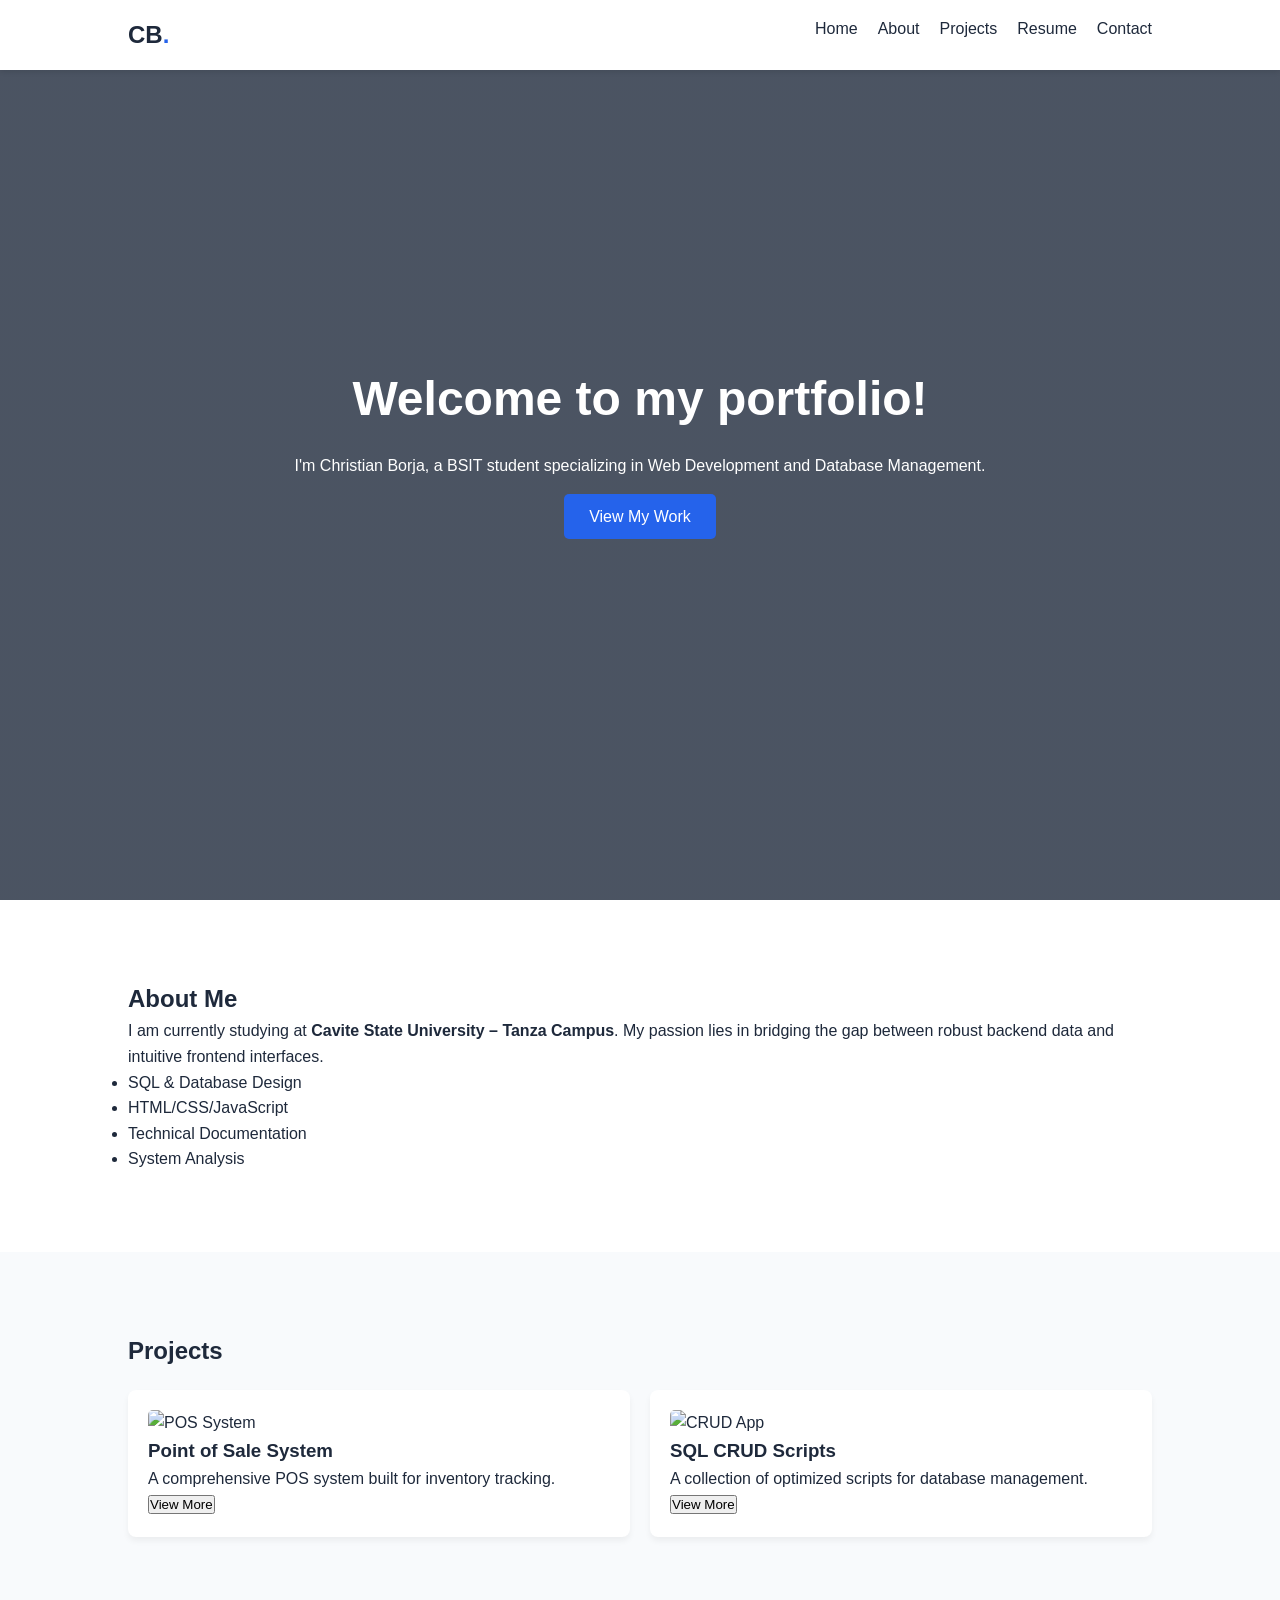
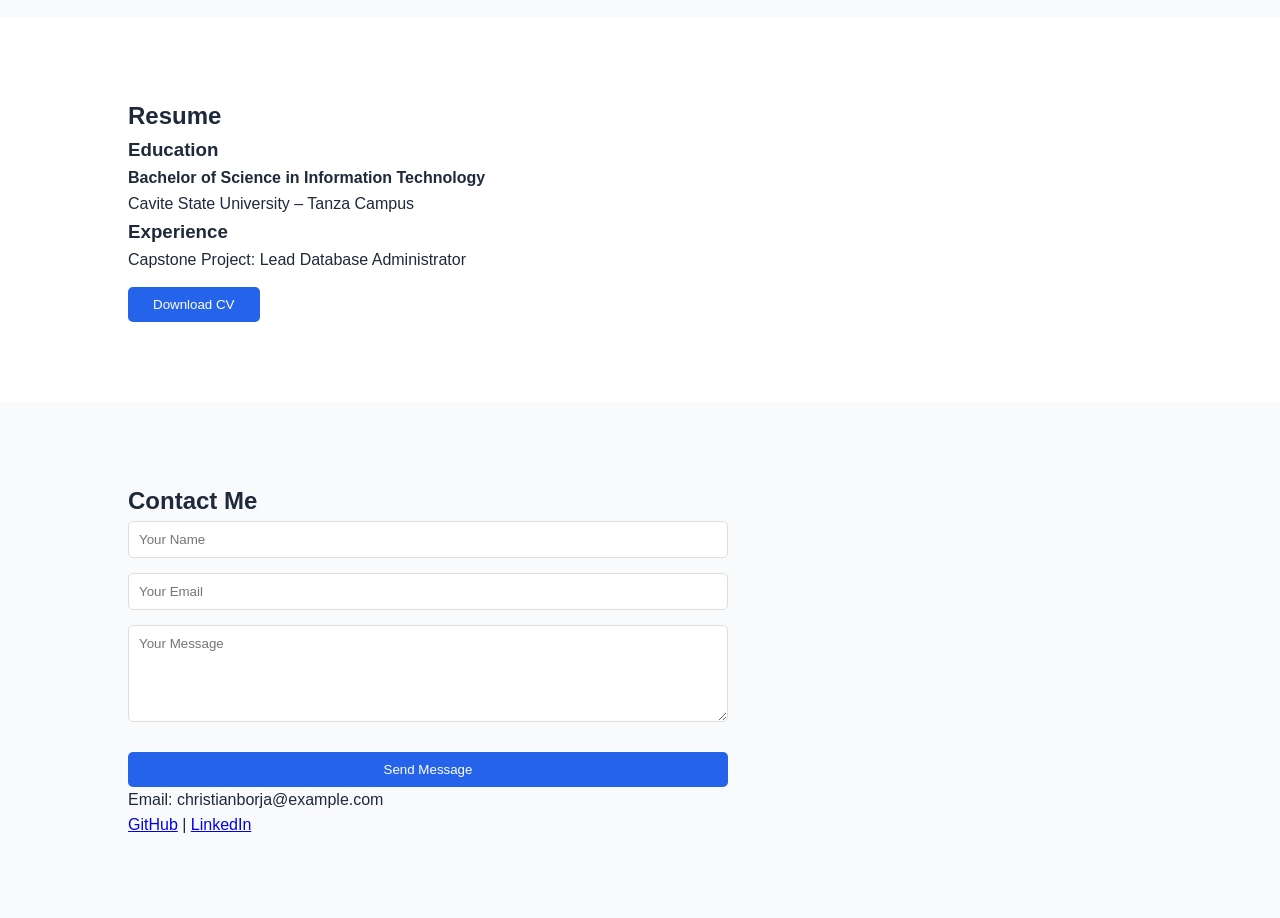
==== index.html @ adfb4a20 "first commit" ====
<!DOCTYPE html>
<html lang="en">
<head>
    <meta charset="UTF-8">
    <meta name="viewport" content="width=device-width, initial-scale=1.0">
    <title>Christian Borja | Portfolio</title>
    <link rel="stylesheet" href="style.css">
    <script defer src="script.js"></script>
</head>
<body>

    <nav class="navbar">
        <div class="logo">CB<span>.</span></div>
        <ul class="nav-links">
            <li><a href="#home">Home</a></li>
            <li><a href="#about">About</a></li>
            <li><a href="#projects">Projects</a></li>
            <li><a href="#resume">Resume</a></li>
            <li><a href="#contact">Contact</a></li>
        </ul>
    </nav>

    <section id="home" class="hero">
        <div class="hero-content">
            <h1>Welcome to my portfolio!</h1>
            <p>I'm Christian Borja, a BSIT student specializing in Web Development and Database Management.</p>
            <a href="#projects" class="btn">View My Work</a>
        </div>
    </section>

    <section id="about" class="container">
        <h2>About Me</h2>
        <div class="about-flex">
            <div class="about-text">
                <p>I am currently studying at <strong>Cavite State University – Tanza Campus</strong>. My passion lies in bridging the gap between robust backend data and intuitive frontend interfaces.</p>
                <ul class="skills-list">
                    <li>SQL & Database Design</li>
                    <li>HTML/CSS/JavaScript</li>
                    <li>Technical Documentation</li>
                    <li>System Analysis</li>
                </ul>
            </div>
        </div>
    </section>

    <section id="projects" class="container bg-light">
        <h2>Projects</h2>
        <div class="project-grid">
            <div class="project-card">
                <img src="https://via.placeholder.com/300x180" alt="POS System">
                <h3>Point of Sale System</h3>
                <p>A comprehensive POS system built for inventory tracking.</p>
                <div class="extra-content hidden">
                    <p>Features include SQL database integration, real-time stock updates, and sales reporting.</p>
                </div>
                <button class="view-more-btn">View More</button>
            </div>
            <div class="project-card">
                <img src="https://via.placeholder.com/300x180" alt="CRUD App">
                <h3>SQL CRUD Scripts</h3>
                <p>A collection of optimized scripts for database management.</p>
                <div class="extra-content hidden">
                    <p>Demonstrates mastery in INSERT, SELECT, UPDATE, and DELETE operations with complex joins.</p>
                </div>
                <button class="view-more-btn">View More</button>
            </div>
        </div>
    </section>

    <section id="resume" class="container">
        <h2>Resume</h2>
        <div class="resume-box">
            <h3>Education</h3>
            <p><strong>Bachelor of Science in Information Technology</strong><br>Cavite State University – Tanza Campus</p>
            <h3>Experience</h3>
            <p>Capstone Project: Lead Database Administrator</p>
            <button id="downloadBtn" class="btn">Download CV</button>
        </div>
    </section>

    <section id="contact" class="container bg-light">
        <h2>Contact Me</h2>
        <div class="contact-wrapper">
            <form id="contactForm">
                <input type="text" id="name" placeholder="Your Name" required>
                <input type="email" id="email" placeholder="Your Email" required>
                <textarea id="message" rows="5" placeholder="Your Message" required></textarea>
                <button type="submit" class="btn">Send Message</button>
            </form>
            <div class="social-links">
                <p>Email: christianborja@example.com</p>
                <a href="#">GitHub</a> | <a href="#">LinkedIn</a>
            </div>
        </div>
    </section>

</body>
</html>
---- style.css ----
:root {
    --primary: #2563eb;
    --dark: #1e293b;
    --light: #f8fafc;
    --gray: #64748b;
}

* {
    margin: 0;
    padding: 0;
    box-sizing: border-box;
    font-family: 'Segoe UI', Tahoma, Geneva, Verdana, sans-serif;
}

html { scroll-behavior: smooth; }

body { background-color: white; color: var(--dark); line-height: 1.6; }

.container { padding: 80px 10%; }
.bg-light { background-color: var(--light); }
.hidden { display: none; }

/* Navbar */
.navbar {
    position: fixed;
    top: 0; width: 100%;
    display: flex; justify-content: space-between;
    padding: 1rem 10%;
    background: white;
    box-shadow: 0 2px 5px rgba(0,0,0,0.1);
    z-index: 1000;
}

.logo { font-size: 1.5rem; font-weight: bold; }
.logo span { color: var(--primary); }
.nav-links { display: flex; list-style: none; }
.nav-links li { margin-left: 20px; }
.nav-links a { text-decoration: none; color: var(--dark); font-weight: 500; }

/* Hero */
.hero {
    height: 100vh;
    display: flex; align-items: center; justify-content: center;
    text-align: center;
    background: linear-gradient(rgba(30, 41, 59, 0.8), rgba(30, 41, 59, 0.8)), 
                url('https://images.unsplash.com/photo-1517694712202-14dd9538aa97?auto=format&fit=crop&w=1200');
    background-size: cover;
    color: white;
}

.hero h1 { font-size: 3rem; margin-bottom: 1rem; }

.btn {
    background: var(--primary);
    color: white; padding: 10px 25px;
    border: none; border-radius: 5px;
    cursor: pointer; text-decoration: none;
    display: inline-block; margin-top: 15px;
}

/* Projects Grid */
.project-grid {
    display: grid;
    grid-template-columns: repeat(auto-fit, minmax(300px, 1fr));
    gap: 20px; margin-top: 20px;
}

.project-card {
    background: white; padding: 20px;
    border-radius: 8px; box-shadow: 0 4px 6px rgba(0,0,0,0.05);
}

.project-card img { width: 100%; border-radius: 5px; }

/* Form */
#contactForm { display: flex; flex-direction: column; max-width: 600px; }
#contactForm input, #contactForm textarea {
    margin-bottom: 15px; padding: 10px;
    border: 1px solid #ddd; border-radius: 5px;
}

/* Responsive */
@media (max-width: 768px) {
    .nav-links { display: none; } /* Simplified for demo */
    .hero h1 { font-size: 2rem; }
}
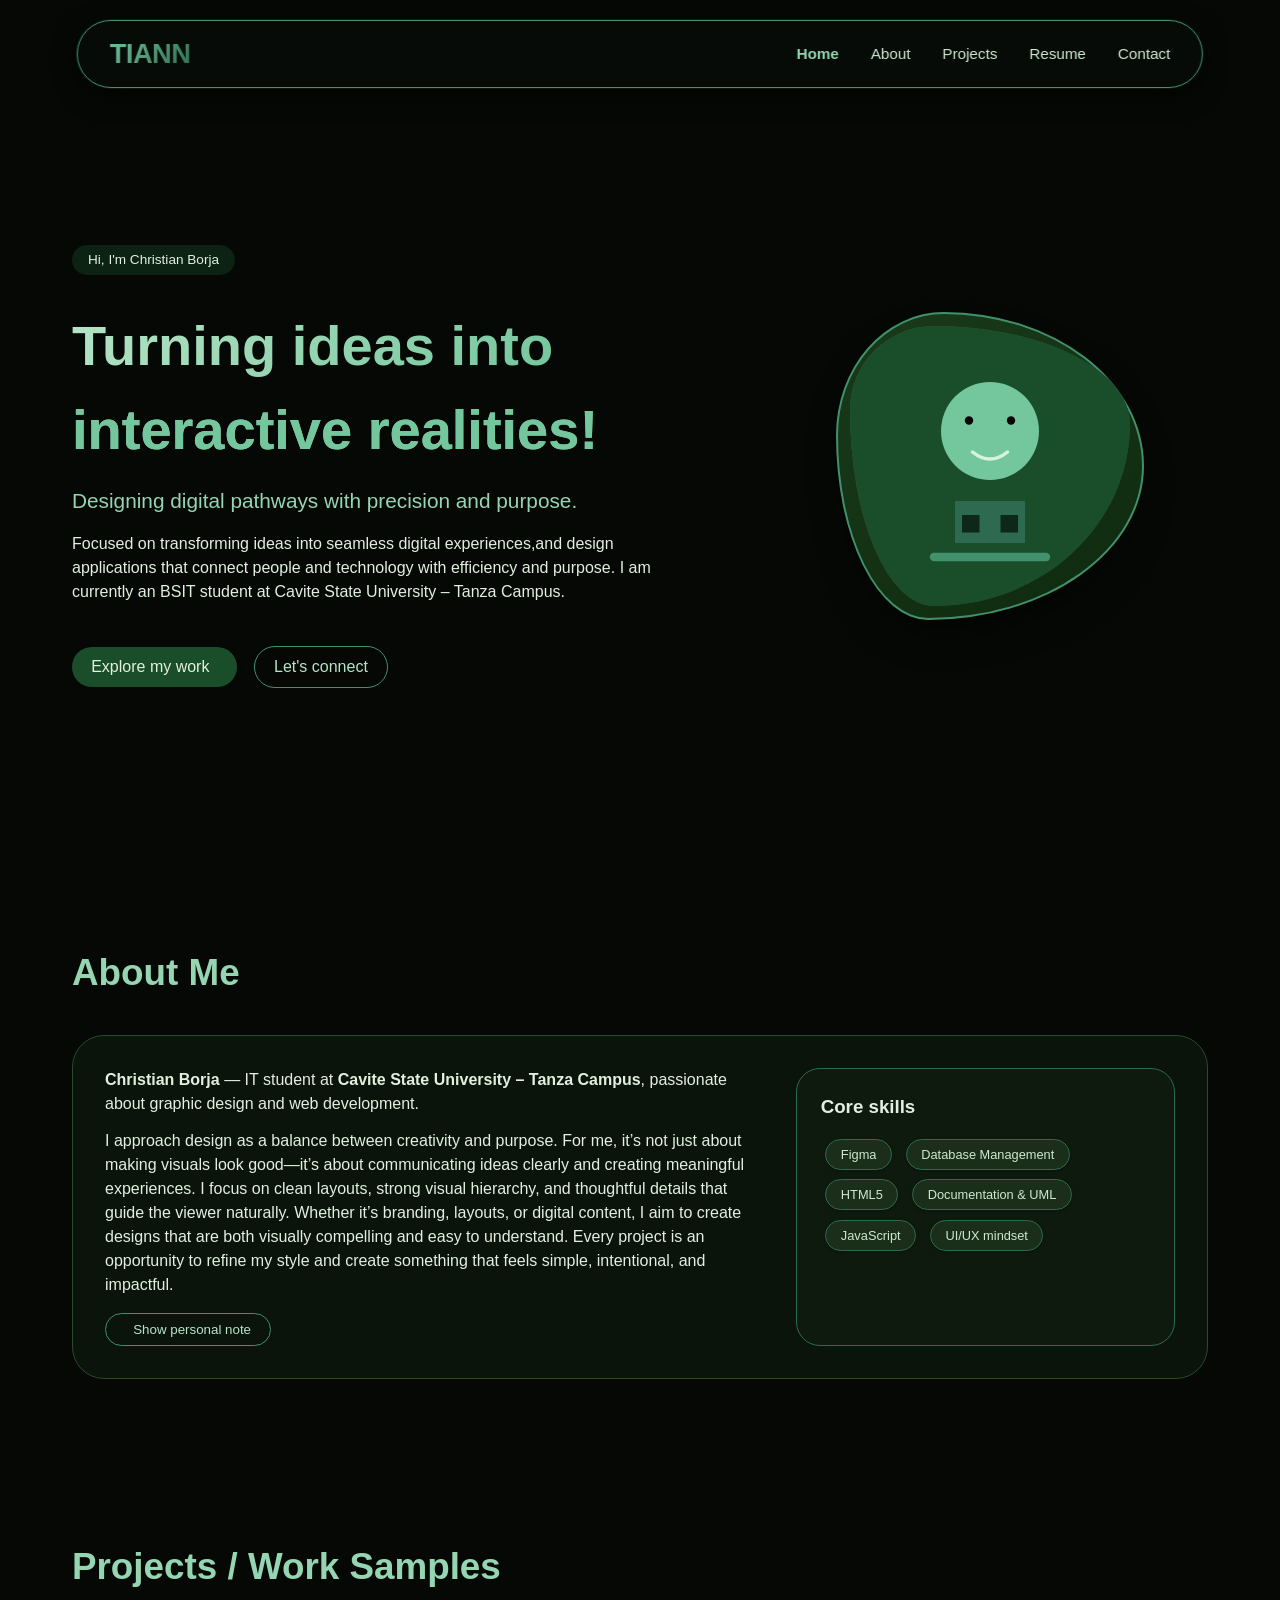
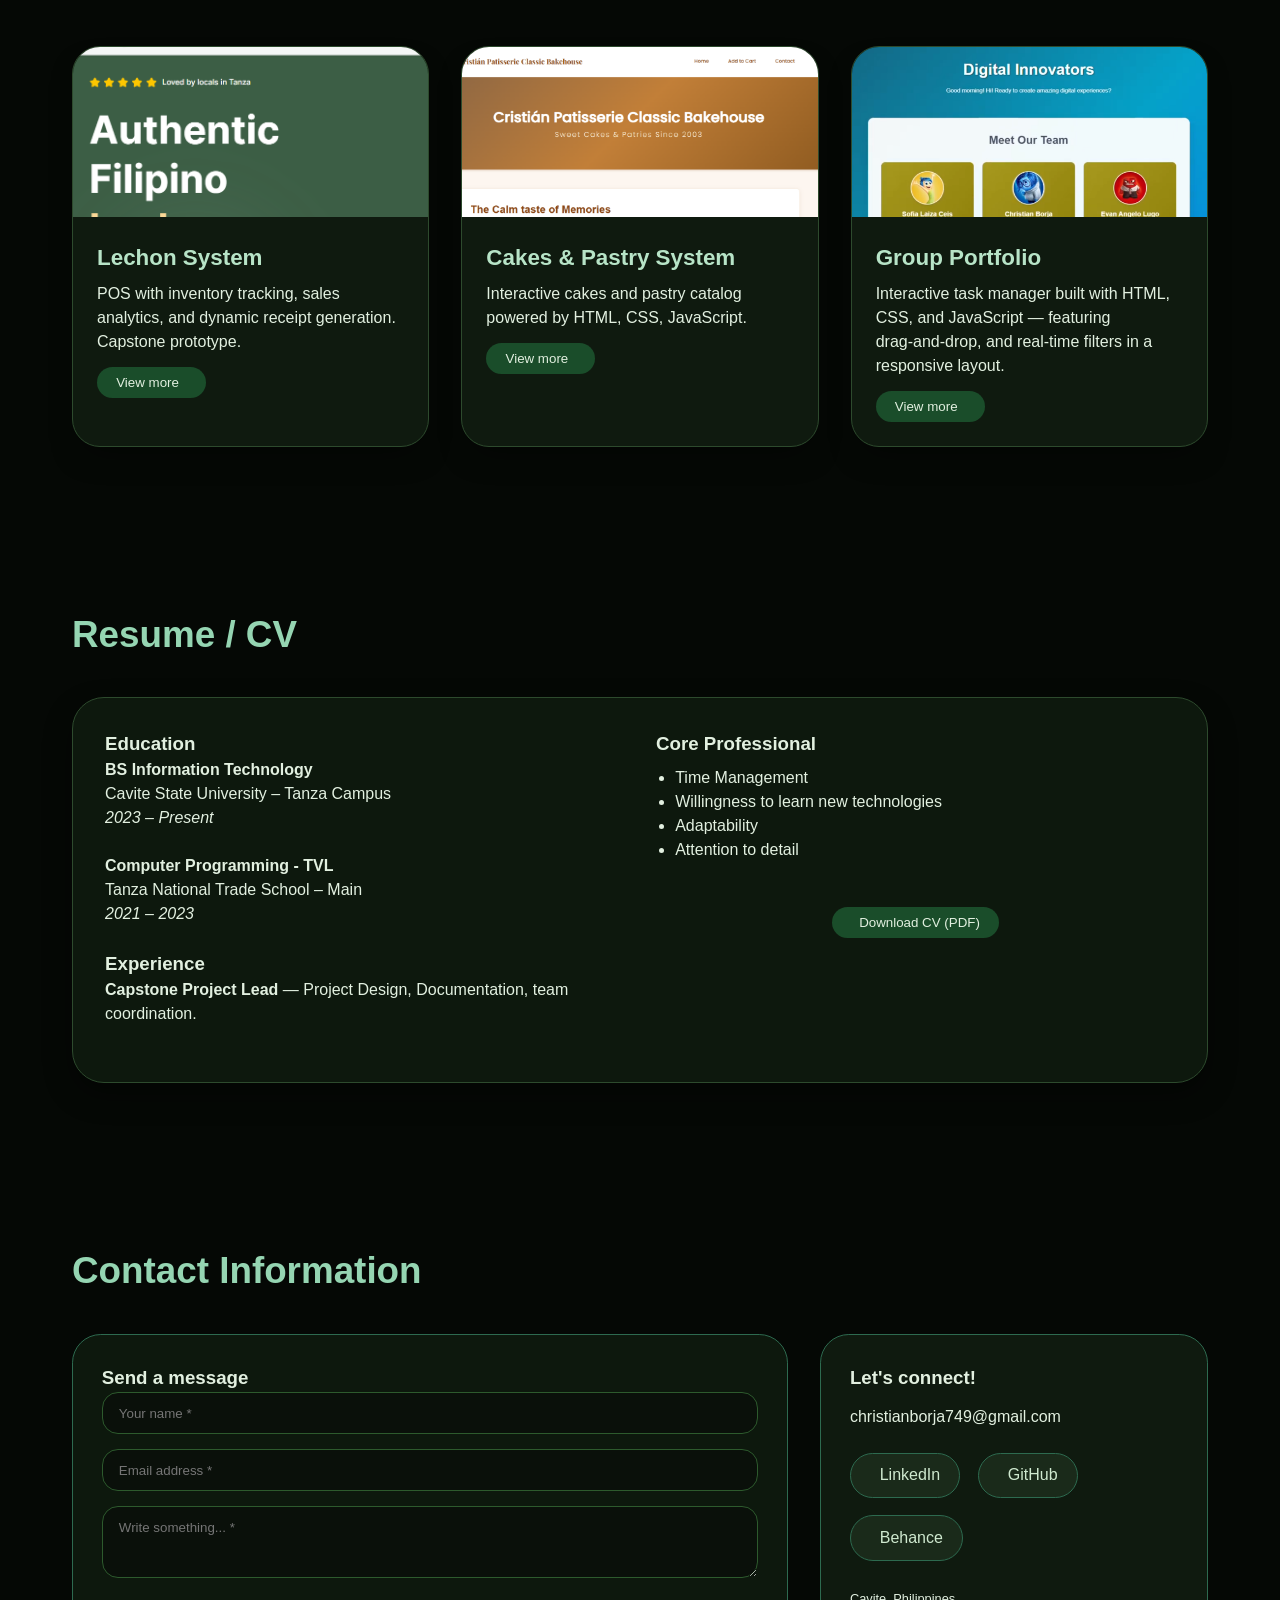
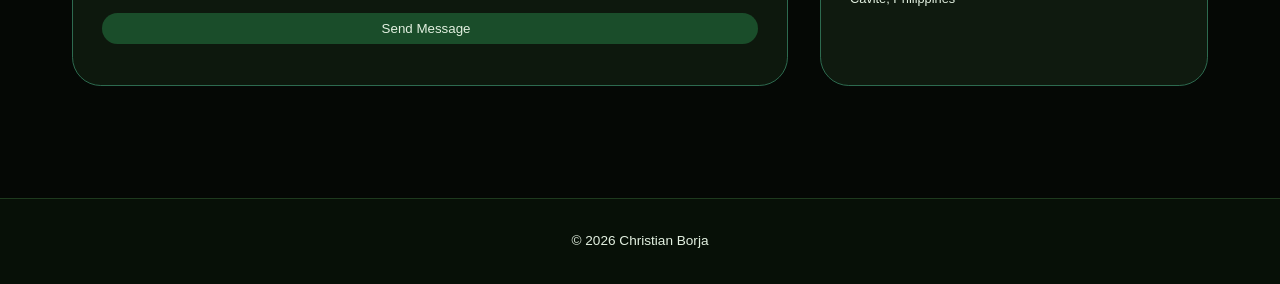
==== commit 284d9103: "update file" ====
--- a/index.html
+++ b/index.html
@@ -3,96 +3,180 @@
 <head>
     <meta charset="UTF-8">
     <meta name="viewport" content="width=device-width, initial-scale=1.0">
-    <title>Christian Borja | Portfolio</title>
     <link rel="stylesheet" href="style.css">
-    <script defer src="script.js"></script>
+    <title>E-Portfolio</title>
 </head>
 <body>
+  <nav class="navbar">
+    <div class="logo">TIANN</div>
+    <ul class="nav-links">
+        <li><a href="#home" data-nav="home">Home</a></li>
+        <li><a href="#about" data-nav="about">About</a></li>
+        <li><a href="#projects" data-nav="projects">Projects</a></li>
+        <li><a href="#resume" data-nav="resume">Resume</a></li>
+        <li><a href="#contact" data-nav="contact">Contact</a></li>
+    </ul>
+</nav>
 
-    <nav class="navbar">
-        <div class="logo">CB<span>.</span></div>
-        <ul class="nav-links">
-            <li><a href="#home">Home</a></li>
-            <li><a href="#about">About</a></li>
-            <li><a href="#projects">Projects</a></li>
-            <li><a href="#resume">Resume</a></li>
-            <li><a href="#contact">Contact</a></li>
-        </ul>
-    </nav>
-
-    <section id="home" class="hero">
-        <div class="hero-content">
-            <h1>Welcome to my portfolio!</h1>
-            <p>I'm Christian Borja, a BSIT student specializing in Web Development and Database Management.</p>
-            <a href="#projects" class="btn">View My Work</a>
-        </div>
-    </section>
-
-    <section id="about" class="container">
-        <h2>About Me</h2>
-        <div class="about-flex">
-            <div class="about-text">
-                <p>I am currently studying at <strong>Cavite State University – Tanza Campus</strong>. My passion lies in bridging the gap between robust backend data and intuitive frontend interfaces.</p>
-                <ul class="skills-list">
-                    <li>SQL & Database Design</li>
-                    <li>HTML/CSS/JavaScript</li>
-                    <li>Technical Documentation</li>
-                    <li>System Analysis</li>
-                </ul>
+<main id="main-content">
+    <section id="home">
+        <div class="hero-dashboard fade-on-scroll">
+            <div class="hero-left">
+                <div class="greeting-badge">Hi, I'm Christian Borja</div>
+                <h1>Turning ideas into <span style="color:#74c69d;">interactive realities!</span></h1>
+                <div class="hero-tagline">Designing digital pathways with precision and purpose.</div>
+                <p>Focused on transforming ideas into seamless digital experiences,and design applications that connect people and technology with efficiency and purpose. I am currently an BSIT student at Cavite State University – Tanza Campus.</p>
+                <div style="margin-top: 1.8rem;">
+                    <a href="#projects" class="btn" style="text-decoration: none;">Explore my work <i class="fas fa-arrow-right"></i></a>
+                    <a href="#contact" class="btn btn-outline" style="margin-left: 0.8rem; text-decoration: none;">Let's connect</a>
+                </div>
+            </div>
+            <div class="hero-right">
+                <div class="profile-image-frame">
+                    <img id="dashboardProfileImg" class="custom-profile-img" src="data:image/svg+xml,%3Csvg xmlns='http://www.w3.org/2000/svg' viewBox='0 0 400 400'%3E%3Crect width='400' height='400' fill='%231a4d2a'/%3E%3Ccircle cx='200' cy='150' r='70' fill='%2374c69d'/%3E%3Ccircle cx='170' cy='135' r='6' fill='%23050505'/%3E%3Ccircle cx='230' cy='135' r='6' fill='%23050505'/%3E%3Cpath d='M175 180 Q200 200 225 180' stroke='%23d8f3dc' stroke-width='5' fill='none' stroke-linecap='round'/%3E%3Crect x='150' y='250' width='100' height='60' fill='%232d6a4f'/%3E%3Crect x='160' y='270' width='25' height='25' fill='%230d2818'/%3E%3Crect x='215' y='270' width='25' height='25' fill='%230d2818'/%3E%3Cpath d='M120 330 L280 330' stroke='%2340916c' stroke-width='12' stroke-linecap='round'/%3E%3C/svg%3E"
+                         alt="Christian Borja developer avatar dashboard">
+                </div>
             </div>
         </div>
     </section>
 
-    <section id="projects" class="container bg-light">
-        <h2>Projects</h2>
-        <div class="project-grid">
-            <div class="project-card">
-                <img src="https://via.placeholder.com/300x180" alt="POS System">
-                <h3>Point of Sale System</h3>
-                <p>A comprehensive POS system built for inventory tracking.</p>
-                <div class="extra-content hidden">
-                    <p>Features include SQL database integration, real-time stock updates, and sales reporting.</p>
+    <!-- ABOUT ME section -->
+    <section id="about">
+        <h2 class="section-title fade-on-scroll">About Me</h2>
+        <div class="about-wrapper fade-on-scroll">
+            <div class="about-text">
+                <p><strong>Christian Borja</strong> — IT student at <strong>Cavite State University – Tanza Campus</strong>, passionate about graphic design and web development.</p>
+                <p style="margin-top: 0.8rem;">I approach design as a balance between creativity and purpose. For me, it’s not just about making visuals look good—it’s about communicating ideas clearly and creating meaningful experiences.
+                                                I focus on clean layouts, strong visual hierarchy, and thoughtful details that guide the viewer naturally. Whether it’s branding, layouts, or digital content, 
+                                                I aim to create designs that are both visually compelling and easy to understand. Every project is an opportunity to refine my style and create something that feels simple, intentional, and impactful.</p>
+                <button id="toggleAboutExtraBtn" class="btn btn-outline" style="margin-top: 1rem;"><i class="fas fa-seedling"></i> Show personal note</button>
+                <div id="extraAboutNote" style="display: none; margin-top: 1rem; background: #112211; padding: 0.8rem; border-radius: 1rem; border-left: 3px solid #52b788;">
+                    🌱 "Every database has a story — I love optimizing queries and designing schemas that scale. Outside code, I enjoy hiking and digital art."
                 </div>
-                <button class="view-more-btn">View More</button>
             </div>
-            <div class="project-card">
-                <img src="https://via.placeholder.com/300x180" alt="CRUD App">
-                <h3>SQL CRUD Scripts</h3>
-                <p>A collection of optimized scripts for database management.</p>
-                <div class="extra-content hidden">
-                    <p>Demonstrates mastery in INSERT, SELECT, UPDATE, and DELETE operations with complex joins.</p>
+            <div class="interests-box">
+                <h3><i class="fas fa-brain"></i> Core skills</h3>
+                <div style="margin-top: 0.8rem;">
+                    <span class="skill-badge">Figma</span>
+                    <span class="skill-badge">Database Management</span>
+                    <span class="skill-badge">HTML5</span>
+                    <span class="skill-badge">Documentation & UML</span>
+                    <span class="skill-badge">JavaScript</span>
+                    <span class="skill-badge">UI/UX mindset</span>
                 </div>
-                <button class="view-more-btn">View More</button>
             </div>
         </div>
     </section>
 
-    <section id="resume" class="container">
-        <h2>Resume</h2>
-        <div class="resume-box">
-            <h3>Education</h3>
-            <p><strong>Bachelor of Science in Information Technology</strong><br>Cavite State University – Tanza Campus</p>
-            <h3>Experience</h3>
-            <p>Capstone Project: Lead Database Administrator</p>
-            <button id="downloadBtn" class="btn">Download CV</button>
-        </div>
-    </section>
-
-    <section id="contact" class="container bg-light">
-        <h2>Contact Me</h2>
-        <div class="contact-wrapper">
-            <form id="contactForm">
-                <input type="text" id="name" placeholder="Your Name" required>
-                <input type="email" id="email" placeholder="Your Email" required>
-                <textarea id="message" rows="5" placeholder="Your Message" required></textarea>
-                <button type="submit" class="btn">Send Message</button>
-            </form>
-            <div class="social-links">
-                <p>Email: christianborja@example.com</p>
-                <a href="#">GitHub</a> | <a href="#">LinkedIn</a>
+    <!-- PROJECTS showcase -->
+    <section id="projects">
+        <h2 class="section-title fade-on-scroll">Projects / Work Samples</h2>
+        <div class="projects-grid" id="projectsGrid">
+            <div class="project-card fade-on-scroll">
+                <div class="img-placeholder"><img src="DonClaudios.png" alt="DonClaudios" style="width: 100%; height: 100%; object-fit: cover;"></div>
+                <div class="project-info">
+                    <h3>Lechon System</h3>
+                    <p>POS with inventory tracking, sales analytics, and dynamic receipt generation. Capstone prototype.</p>
+                    <button class="btn view-more-btn" data-proj="0">View more <i class="fas fa-chevron-down"></i></button>
+                    <div id="projDetail0" class="project-details">
+                        📊 <strong>Extended:</strong> Real-time stock alerts, sales dashboard, DB schema with 8+ tables. Role: Fullstack & DB architect.
+                    </div>
+                </div>
+            </div>
+            <div class="project-card fade-on-scroll">
+                <div class="img-placeholder"><img src="pastry.png" alt="Pastry" style="width: 100%; height: 100%; object-fit: cover;"></div>
+                <div class="project-info">
+                    <h3>Cakes & Pastry System</h3>
+                    <p>Interactive cakes and pastry catalog powered by HTML, CSS, JavaScript.</p>
+                    <button class="btn view-more-btn" data-proj="1">View more <i class="fas fa-chevron-down"></i></button>
+                    <div id="projDetail1" class="project-details">
+                        🗂️ <strong>Tech deep-dive:</strong> Transactions, foreign keys, parameterized queries, ER diagrams + documentation.
+                    </div>
+                </div>
+            </div>
+            <div class="project-card fade-on-scroll">
+                 <div class="img-placeholder"><img src="Group_Portfolio.png" alt="Portfolio" style="width: 100%; height: 100%; object-fit: cover;"></i></div>
+                <div class="project-info">
+                    <h3>Group Portfolio</h3>
+                    <p>Interactive task manager built with HTML, CSS, and JavaScript — featuring drag‑and‑drop, and real‑time filters in a responsive layout.</p>
+                    <button class="btn view-more-btn" data-proj="2">View more <i class="fas fa-chevron-down"></i></button>
+                    <div id="projDetail2" class="project-details">
+                        ✅ <strong>Feature highlight:</strong> Custom categories, due dates, progress bar, dynamic DOM updates.
+                    </div>
+                </div>
             </div>
         </div>
     </section>
 
+    <!-- RESUME / CV Section -->
+    <section id="resume">
+        <h2 class="section-title fade-on-scroll">Resume / CV</h2>
+        <div class="resume-container fade-on-scroll">
+            <div class="resume-left">
+                <div class="resume-item">
+                    <h3><i class="fas fa-graduation-cap"></i> Education</h3>
+                    <p><strong>BS Information Technology</strong><br>Cavite State University – Tanza Campus<br><em>2023 – Present</em></p>
+                </div>
+                <div class="resume-item">
+                    <p><strong>Computer Programming - TVL</strong><br>Tanza National Trade School – Main<br><em>2021 – 2023</em></p>
+                </div>
+                <div class="resume-item">
+                    <h3><i class="fas fa-briefcase"></i> Experience</h3>
+                    <p><strong>Capstone Project Lead</strong> — Project Design, Documentation, team coordination.<br>
+                </div>
+            </div>
+            <div class="resume-right">
+                <h3><i class="fas fa-code"></i> Core Professional</h3>
+                <ul style="margin-left: 1.2rem; margin-top: 0.5rem;">
+                    <li>Time Management</li>
+                    <li>Willingness to learn new technologies</li>
+                    <li>Adaptability</li>
+                    <li>Attention to detail</li>
+                </ul>
+                <div class="download-cv">
+                    <button id="downloadCVBtn" class="btn"><i class="fas fa-download"></i> Download CV (PDF)</button>
+                </div>
+            </div>
+        </div>
+    </section>
+
+    <section id="contact">
+        <h2 class="section-title fade-on-scroll">Contact Information</h2>
+        <div class="contact-grid fade-on-scroll">
+            <div class="form-card">
+                <h3>Send a message</h3>
+                <form id="contactFormEl">
+                    <input type="text" id="fullName" placeholder="Your name *">
+                    <span id="nameError" class="error"></span>
+                    <input type="email" id="emailAddr" placeholder="Email address *">
+                    <span id="emailError" class="error"></span>
+                    <textarea id="messageContent" rows="3" placeholder="Write something... *"></textarea>
+                    <span id="msgError" class="error"></span>
+                    <button type="submit" class="btn" style="width:100%; justify-content:center;">Send Message <i class="fas fa-leaf"></i></button>
+                    <div id="formGlobalFeedback" class="form-success"></div>
+                </form>
+            </div>
+            <div class="social-card">
+                <h3><i class="fas fa-link"></i> Let's connect!</h3>
+                <p style="margin: 0.8rem 0;"><i class="fas fa-envelope"></i> christianborja749@gmail.com</p>
+                <div style="margin-top: 1rem; display: flex; flex-wrap: wrap; gap: 0.6rem;">
+                    <a href="https://www.linkedin.com/feed/" target="_blank" rel="noopener noreferrer" class="social-icon">
+                        <i class="fab fa-linkedin-in"></i> LinkedIn
+                    </a>
+                    <a href="https://github.com/duckytian" target="_blank" rel="noopener noreferrer" class="social-icon">
+                        <i class="fab fa-github"></i> GitHub
+                    </a>
+                    <a href="https://www.behance.net/" target="_blank" rel="noopener noreferrer" class="social-icon">
+                        <i class="fab fa-behance"></i> Behance
+                    </a>
+                </div>
+                <p style="margin-top: 1.8rem; font-size: 0.8rem;"><i class="fas fa-map-marker-alt"></i> Cavite, Philippines</p>
+            </div>
+        </div>
+    </section>
+    <footer>
+        <p>© 2026 Christian Borja</p>
+    </footer>
+        <script src="script.js"></script>
 </body>
 </html>
--- a/style.css
+++ b/style.css
@@ -1,86 +1,482 @@
-:root {
-    --primary: #2563eb;
-    --dark: #1e293b;
-    --light: #f8fafc;
-    --gray: #64748b;
-}
-
-* {
-    margin: 0;
-    padding: 0;
-    box-sizing: border-box;
-    font-family: 'Segoe UI', Tahoma, Geneva, Verdana, sans-serif;
-}
-
-html { scroll-behavior: smooth; }
-
-body { background-color: white; color: var(--dark); line-height: 1.6; }
-
-.container { padding: 80px 10%; }
-.bg-light { background-color: var(--light); }
-.hidden { display: none; }
-
-/* Navbar */
-.navbar {
-    position: fixed;
-    top: 0; width: 100%;
-    display: flex; justify-content: space-between;
-    padding: 1rem 10%;
-    background: white;
-    box-shadow: 0 2px 5px rgba(0,0,0,0.1);
-    z-index: 1000;
-}
-
-.logo { font-size: 1.5rem; font-weight: bold; }
-.logo span { color: var(--primary); }
-.nav-links { display: flex; list-style: none; }
-.nav-links li { margin-left: 20px; }
-.nav-links a { text-decoration: none; color: var(--dark); font-weight: 500; }
-
-/* Hero */
-.hero {
-    height: 100vh;
-    display: flex; align-items: center; justify-content: center;
-    text-align: center;
-    background: linear-gradient(rgba(30, 41, 59, 0.8), rgba(30, 41, 59, 0.8)), 
-                url('https://images.unsplash.com/photo-1517694712202-14dd9538aa97?auto=format&fit=crop&w=1200');
-    background-size: cover;
-    color: white;
-}
-
-.hero h1 { font-size: 3rem; margin-bottom: 1rem; }
-
-.btn {
-    background: var(--primary);
-    color: white; padding: 10px 25px;
-    border: none; border-radius: 5px;
-    cursor: pointer; text-decoration: none;
-    display: inline-block; margin-top: 15px;
-}
-
-/* Projects Grid */
-.project-grid {
-    display: grid;
-    grid-template-columns: repeat(auto-fit, minmax(300px, 1fr));
-    gap: 20px; margin-top: 20px;
-}
-
-.project-card {
-    background: white; padding: 20px;
-    border-radius: 8px; box-shadow: 0 4px 6px rgba(0,0,0,0.05);
-}
-
-.project-card img { width: 100%; border-radius: 5px; }
-
-/* Form */
-#contactForm { display: flex; flex-direction: column; max-width: 600px; }
-#contactForm input, #contactForm textarea {
-    margin-bottom: 15px; padding: 10px;
-    border: 1px solid #ddd; border-radius: 5px;
-}
-
-/* Responsive */
-@media (max-width: 768px) {
-    .nav-links { display: none; } /* Simplified for demo */
-    .hero h1 { font-size: 2rem; }
-}+ * {
+            margin: 0;
+            padding: 0;
+            box-sizing: border-box;
+        }
+
+        body {
+            font-family: 'Space Grotesk', sans-serif;
+            background: #050805;
+            color: #e2f0e0;
+            line-height: 1.5;
+            scroll-behavior: smooth;
+        }
+
+        /* dark green / black palette */
+        :root {
+            --dark-green-deep: #0d2818;
+            --dark-green-primary: #1a4d2a;
+            --dark-green-bright: #2d6a4f;
+            --dark-green-accent: #40916c;
+            --black-bg: #050805;
+            --card-dark: #0f1a0f;
+            --border-glow: #2d6a4f;
+            --text-light: #d8f3dc;
+        }
+
+        /* navigation - fixed, glass dark */
+        .navbar {
+            position: fixed;
+            top: 20px;
+            left: 50%;
+            transform: translateX(-50%);
+            width: 88%;
+            max-width: 1150px;
+            background: rgba(8, 12, 8, 0.96);
+            backdrop-filter: blur(14px);
+            border-radius: 60px;
+            padding: 0.8rem 2rem;
+            display: flex;
+            justify-content: space-between;
+            align-items: center;
+            z-index: 1100;
+            box-shadow: 0 8px 25px rgba(0, 0, 0, 0.6), 0 0 0 1px rgba(45, 106, 79, 0.3);
+            border: 1px solid var(--dark-green-accent);
+        }
+
+        .logo {
+            font-weight: 700;
+            font-size: 1.7rem;
+            background: linear-gradient(135deg, #74c69d, #2d6a4f);
+            -webkit-background-clip: text;
+            background-clip: text;
+            color: transparent;
+            letter-spacing: -0.5px;
+        }
+
+        .nav-links {
+            display: flex;
+            gap: 2rem;
+            list-style: none;
+        }
+
+        .nav-links a {
+            text-decoration: none;
+            font-weight: 500;
+            color: #cfe9cf;
+            transition: all 0.4s cubic-bezier(0.2, 0.9, 0.4, 1.1);
+            font-size: 0.95rem;
+            padding: 6px 0;
+            position: relative;
+        }
+
+        .nav-links a::after {
+            content: '';
+            position: absolute;
+            bottom: 0;
+            left: 0;
+            width: 0%;
+            height: 2px;
+            background: #52b788;
+            transition: width 0.3s ease;
+        }
+
+        .nav-links a:hover::after {
+            width: 100%;
+        }
+
+        .nav-links a:hover {
+            color: #95d5b2;
+            transform: translateY(-2px);
+        }
+
+        /* main content spacing */
+        main {
+            padding-top: 100px;
+        }
+
+        section {
+            padding: 5rem 2rem;
+            max-width: 1200px;
+            margin: 0 auto;
+            transition: opacity 0.5s ease, transform 0.4s ease;
+        }
+
+        /* HOME section — dashboard layout (image right, text left) */
+        #home {
+            min-height: 85vh;
+            display: flex;
+            align-items: center;
+            padding: 2rem 2rem 4rem 2rem;
+        }
+
+        /* section title with leaf accent */
+        .section-title {
+            font-size: 2.3rem;
+            font-weight: 700;
+            margin-bottom: 2.2rem;
+            color: #95d5b2;
+            display: inline-block;
+            position: relative;
+        }
+        .section-title:after {
+            font-size: 1.9rem;
+            margin-left: 12px;
+            opacity: 0.8;
+        }
+
+        /* HERO / DASHBOARD: left text + right image (matching reference image) */
+        .hero-dashboard {
+            display: flex;
+            align-items: center;
+            justify-content: space-between;
+            gap: 3rem;
+            flex-wrap: wrap;
+        }
+        .hero-left {
+            flex: 1.2;
+            text-align: left;
+        }
+        .hero-left .greeting-badge {
+            background: #1a4d2a60;
+            display: inline-block;
+            padding: 0.3rem 1rem;
+            border-radius: 40px;
+            font-size: 0.85rem;
+            font-weight: 500;
+            backdrop-filter: blur(2px);
+            margin-bottom: 1rem;
+        }
+        .hero-left h1 {
+            font-size: 3.5rem;
+            font-weight: 700;
+            margin: 0.8rem 0;
+            background: linear-gradient(135deg, #b7e4c7, #52b788);
+            -webkit-background-clip: text;
+            background-clip: text;
+            color: transparent;
+        }
+        .hero-left .hero-tagline {
+            font-size: 1.3rem;
+            color: #95d5b2;
+            margin-bottom: 1rem;
+        }
+        .hero-left p {
+            margin-top: 0.8rem;
+            max-width: 90%;
+        }
+        .hero-right {
+            flex: 0.8;
+            display: flex;
+            justify-content: center;
+            align-items: center;
+        }
+        .profile-image-frame {
+            background: linear-gradient(145deg, #1a3a1a, #0f2a0f);
+            border-radius: 35% 65% 70% 30% / 40% 50% 50% 60%;
+            padding: 12px;
+            border: 2px solid var(--dark-green-accent);
+            box-shadow: 0 20px 35px -10px rgba(0,0,0,0.5);
+            animation: float 6s ease-in-out infinite;
+        }
+        /* Real profile picture container — using a modern avatar that resembles a developer image */
+        .profile-image-frame img {
+            width: 280px;
+            height: 280px;
+            object-fit: cover;
+            border-radius: 30% 70% 70% 30% / 30% 35% 65% 70%;
+            display: block;
+        }
+        /* Custom profile image: I will use a stylish SVG / data-url representing Christian's portrait (modern, professional) */
+        .custom-profile-img {
+            width: 280px;
+            height: 280px;
+            border-radius: 30% 70% 70% 30% / 30% 35% 65% 70%;
+            display: block;
+            background: linear-gradient(125deg, #2d6a4f, #1b4d2b);
+            object-fit: cover;
+        }
+        /* Avatar fallback but now we inject a real illustrated dev picture (clean) */
+        .avatar-placeholder {
+            width: 280px;
+            height: 280px;
+            background: linear-gradient(135deg, #2d6a4f, #1a4d2a);
+            border-radius: 30% 70% 70% 30% / 30% 35% 65% 70%;
+            display: flex;
+            align-items: center;
+            justify-content: center;
+            font-size: 6rem;
+            color: #b7e4c7;
+        }
+
+        @keyframes float {
+            0% { transform: translateY(0px); }
+            50% { transform: translateY(-12px); }
+            100% { transform: translateY(0px); }
+        }
+
+        /* cards grid */
+        .projects-grid {
+            display: grid;
+            grid-template-columns: repeat(auto-fill, minmax(320px, 1fr));
+            gap: 2rem;
+            margin-top: 1rem;
+        }
+
+        .project-card {
+            background: var(--card-dark);
+            border-radius: 28px;
+            overflow: hidden;
+            transition: all 0.4s cubic-bezier(0.2, 0.9, 0.4, 1.1);
+            box-shadow: 0 15px 30px -12px rgba(0, 0, 0, 0.5);
+            border: 1px solid #2d4a2d;
+        }
+
+        .project-card:hover {
+            transform: translateY(-8px);
+            box-shadow: 0 25px 35px -12px rgba(0, 0, 0, 0.7);
+            border-color: var(--dark-green-accent);
+        }
+
+        .img-placeholder {
+            background: linear-gradient(145deg, #1a3a1a, #0f2a0f);
+            height: 170px;
+            display: flex;
+            align-items: center;
+            justify-content: center;
+            font-size: 3rem;
+            color: #74c69d;
+        }
+
+        .project-info {
+            padding: 1.5rem;
+        }
+
+        .project-info h3 {
+            font-size: 1.4rem;
+            margin-bottom: 0.5rem;
+            color: #b7e4c7;
+        }
+
+        .btn {
+            background: var(--dark-green-primary);
+            color: #e2f0e0;
+            border: none;
+            padding: 0.5rem 1.2rem;
+            border-radius: 40px;
+            font-weight: 500;
+            cursor: pointer;
+            transition: all 0.3s ease;
+            margin-top: 0.8rem;
+            display: inline-flex;
+            align-items: center;
+            gap: 8px;
+            font-family: inherit;
+        }
+
+        .btn-outline {
+            background: transparent;
+            border: 1.5px solid var(--dark-green-accent);
+            color: #b7e4c7;
+        }
+        .btn-outline:hover {
+            background: var(--dark-green-accent);
+            color: #050805;
+            transform: scale(1.02);
+        }
+
+        .project-details {
+            margin-top: 1rem;
+            padding: 0.9rem;
+            background: #0f1e12;
+            border-radius: 20px;
+            font-size: 0.85rem;
+            display: none;
+            transition: 0.2s;
+            border-left: 3px solid var(--dark-green-accent);
+        }
+        .project-details.show {
+            display: block;
+            animation: fadeSlideUp 0.3s ease;
+        }
+
+        /* about me double column - pushed lower via spacing */
+        #about {
+            scroll-margin-top: 90px;
+        }
+        .about-wrapper {
+            display: flex;
+            flex-wrap: wrap;
+            gap: 2rem;
+            background: #0d180dcc;
+            backdrop-filter: blur(3px);
+            border-radius: 2rem;
+            padding: 2rem;
+            border: 1px solid #2b4a2b;
+        }
+        .about-text {
+            flex: 2;
+        }
+        .interests-box {
+            flex: 1;
+            background: #0f1a0f;
+            border-radius: 1.5rem;
+            padding: 1.5rem;
+            border: 1px solid #2d6a4f;
+        }
+        .skill-badge {
+            display: inline-block;
+            background: #1a2e1a;
+            padding: 0.3rem 0.9rem;
+            border-radius: 40px;
+            margin: 0.3rem;
+            font-size: 0.8rem;
+            font-weight: 500;
+            box-shadow: 0 1px 3px rgba(0,0,0,0.3);
+            border: 1px solid #2d6a4f;
+            color: #cfe9cf;
+        }
+
+        /* resume section */
+        .resume-container {
+            background: #0d180d;
+            border-radius: 2rem;
+            padding: 2rem;
+            display: flex;
+            flex-wrap: wrap;
+            gap: 2rem;
+            box-shadow: 0 12px 28px rgba(0, 0, 0, 0.4);
+            border: 1px solid #2d4a2d;
+        }
+        .resume-left, .resume-right {
+            flex: 1;
+        }
+        .resume-item {
+            margin-bottom: 1.5rem;
+        }
+        .download-cv {
+            margin-top: 2rem;
+            text-align: center;
+        }
+
+        /* contact form + socials */
+        .contact-grid {
+            display: flex;
+            flex-wrap: wrap;
+            gap: 2rem;
+        }
+        .form-card {
+            flex: 2;
+            background: #0d180d;
+            border-radius: 1.8rem;
+            padding: 1.8rem;
+            border: 1px solid #2d6a4f;
+        }
+        .social-card {
+            flex: 1;
+            background: #0f1a0f;
+            border-radius: 1.8rem;
+            padding: 1.8rem;
+            border: 1px solid #2d6a4f;
+        }
+        input, textarea {
+            width: 100%;
+            padding: 0.8rem 1rem;
+            margin-bottom: 1rem;
+            border: 1px solid #2d5a2d;
+            border-radius: 1rem;
+            font-family: inherit;
+            background: #0a100a;
+            color: #d8f3dc;
+        }
+        input:focus, textarea:focus {
+            outline: none;
+            border-color: #52b788;
+            box-shadow: 0 0 0 2px rgba(82, 183, 136, 0.3);
+        }
+        .error {
+            color: #e07c6c;
+            font-size: 0.7rem;
+            margin-top: -0.7rem;
+            margin-bottom: 0.6rem;
+            display: block;
+        }
+        .form-success {
+            color: #74c69d;
+            margin-top: 0.8rem;
+            font-weight: 500;
+        }
+
+        /* Social icons styling — improved interactive links */
+        .social-icon {
+            display: inline-flex;
+            align-items: center;
+            justify-content: center;
+            gap: 0.6rem;
+            background: #1a2a1a;
+            padding: 0.6rem 1.2rem;
+            border-radius: 2rem;
+            margin: 0.5rem 0.5rem 0 0;
+            text-decoration: none;
+            color: #cfe9cf;
+            font-weight: 500;
+            transition: all 0.3s ease;
+            border: 1px solid #2d6a4f;
+            cursor: pointer;
+        }
+        .social-icon:hover {
+            background: #2d6a4f;
+            color: #050805;
+            transform: translateY(-3px);
+        }
+
+        footer {
+            background: #071007;
+            text-align: center;
+            padding: 2rem;
+            margin-top: 2rem;
+            font-size: 0.85rem;
+            border-top: 1px solid #1e3a1e;
+        }
+
+        /* animations */
+        @keyframes fadeSlideUp {
+            from { opacity: 0; transform: translateY(8px);}
+            to { opacity: 1; transform: translateY(0);}
+        }
+
+        .fade-on-scroll {
+            opacity: 0;
+            transform: translateY(28px);
+            transition: opacity 0.7s ease, transform 0.6s ease;
+        }
+        .fade-on-scroll.visible {
+            opacity: 1;
+            transform: translateY(0);
+        }
+
+        /* page transition effect when clicking nav */
+        .page-transition {
+            transition: opacity 0.35s ease-out, transform 0.3s ease-out;
+        }
+        .fade-out {
+            opacity: 0;
+            transform: translateY(10px);
+        }
+
+        button, .btn, .social-icon { cursor: pointer; }
+        
+        @media (max-width: 780px) {
+            .navbar {
+                width: 94%;
+                padding: 0.6rem 1.2rem;
+                top: 12px;
+            }
+            .nav-links { gap: 1rem; }
+            section { padding: 2.5rem 1rem; }
+            .section-title { font-size: 1.8rem; }
+            .hero-dashboard { flex-direction: column; text-align: center; }
+            .hero-left p { max-width: 100%; }
+            .hero-left { text-align: center; }
+            .profile-image-frame img, .avatar-placeholder, .custom-profile-img { width: 200px; height: 200px; }
+        }+++
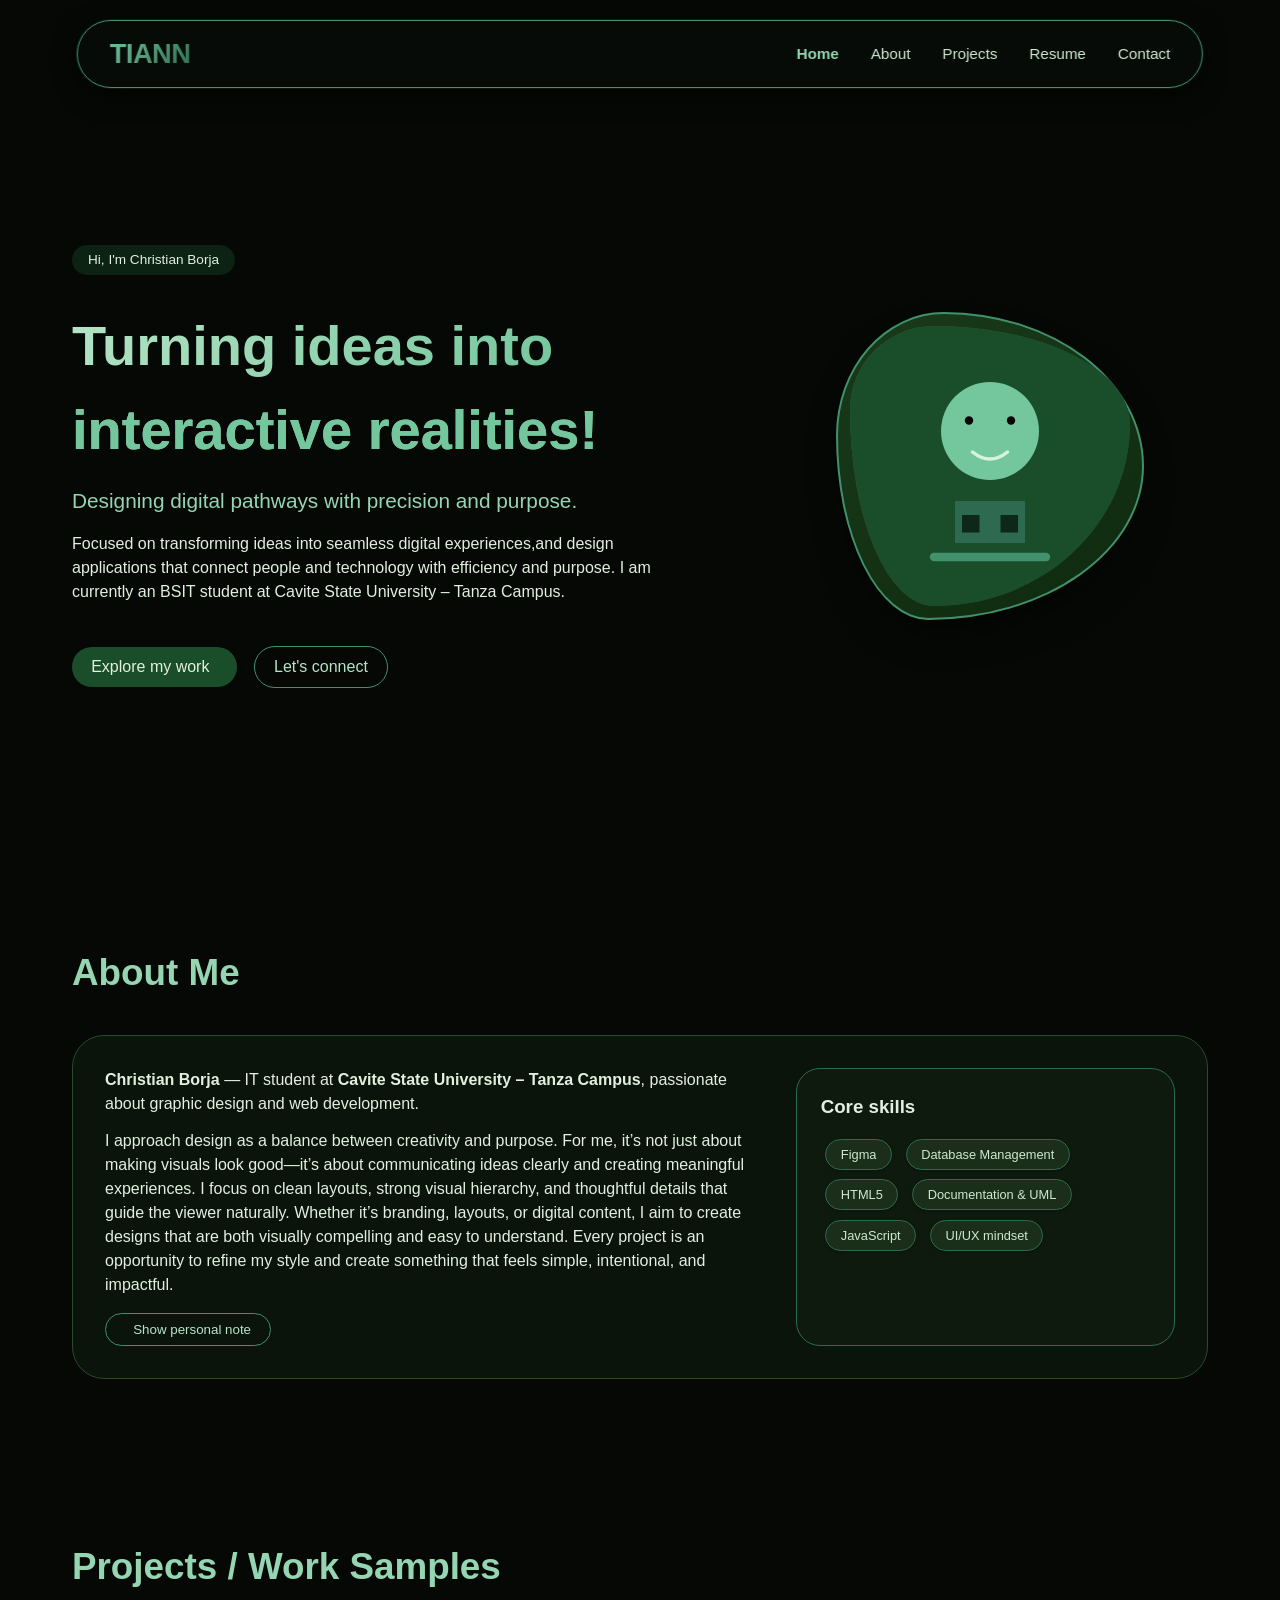
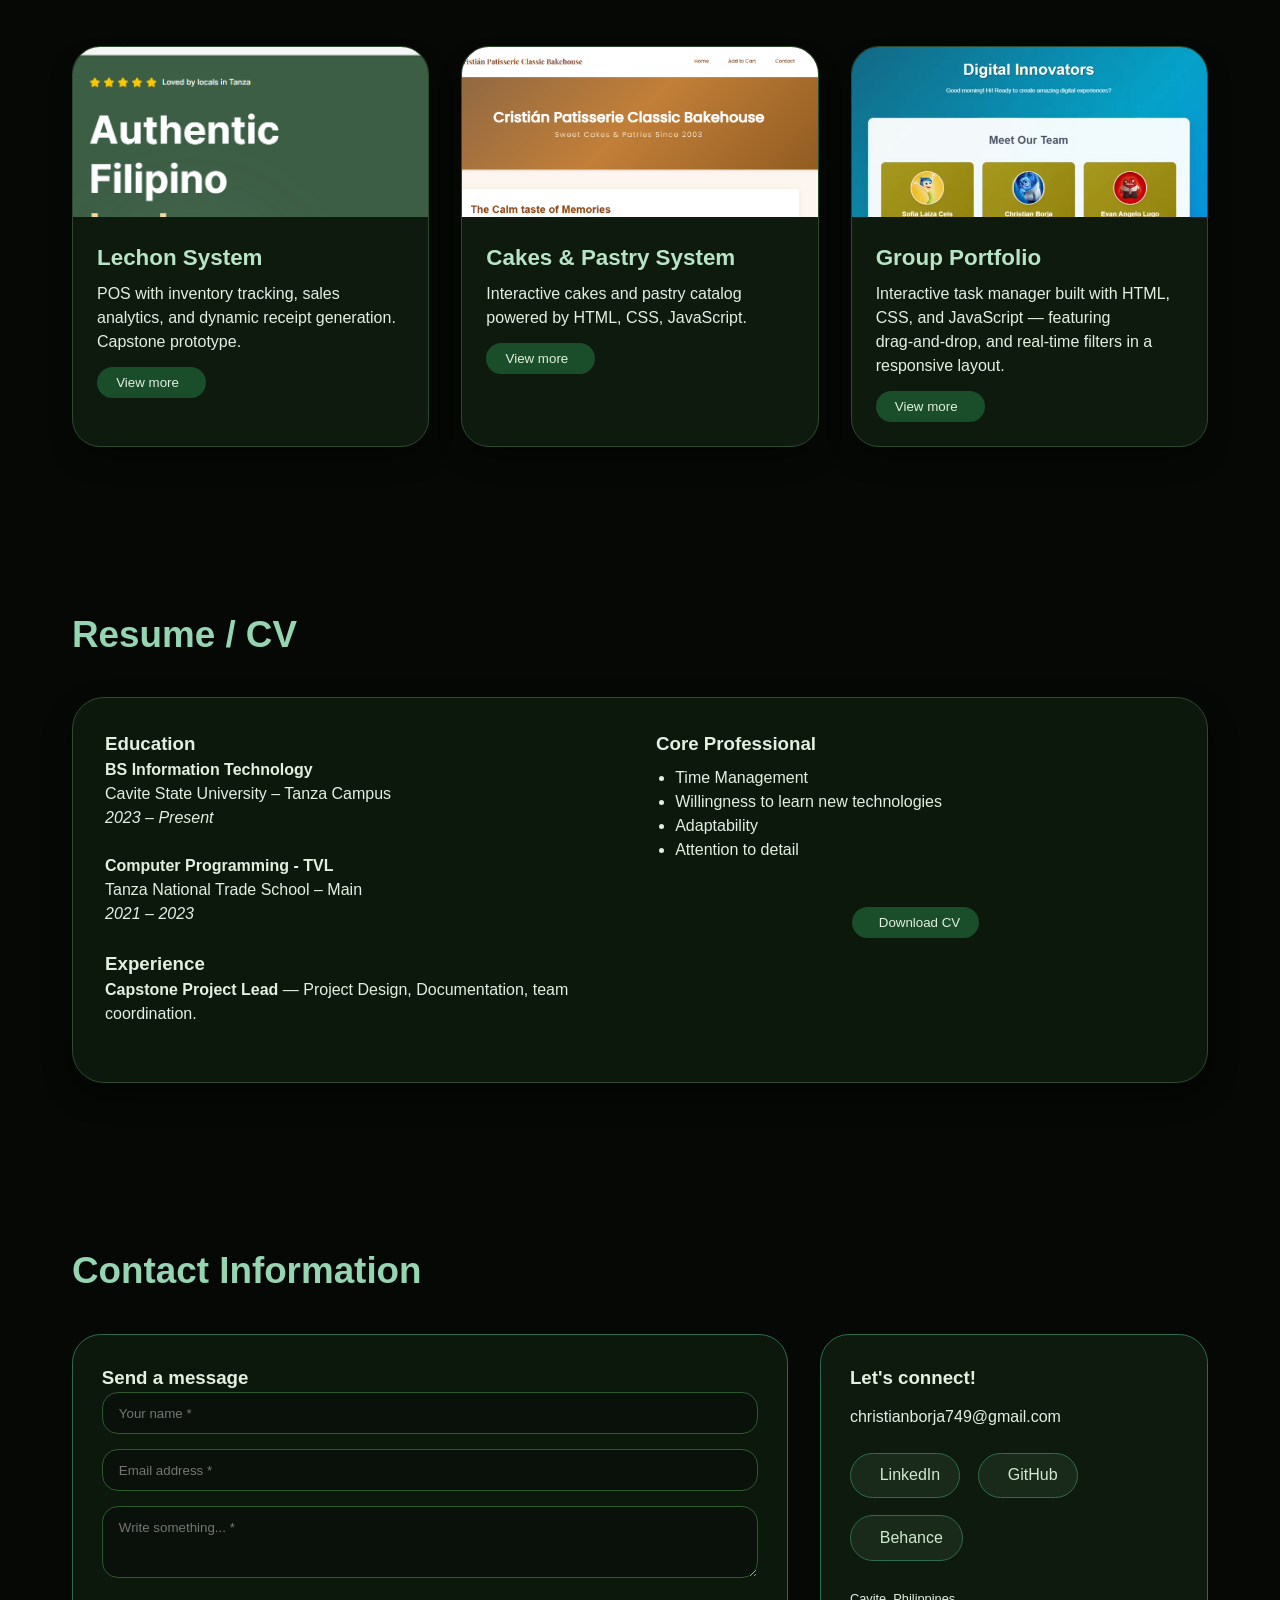
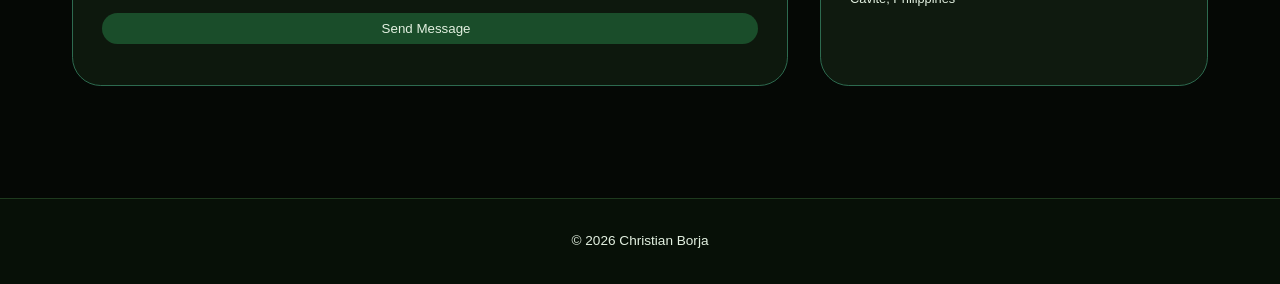
==== commit 9ab78178: "update files" ====
--- a/index.html
+++ b/index.html
@@ -134,7 +134,7 @@
                     <li>Attention to detail</li>
                 </ul>
                 <div class="download-cv">
-                    <button id="downloadCVBtn" class="btn"><i class="fas fa-download"></i> Download CV (PDF)</button>
+                    <button id="downloadCVBtn" class="btn"><i class="fas fa-download"></i> Download CV</button>
                 </div>
             </div>
         </div>
